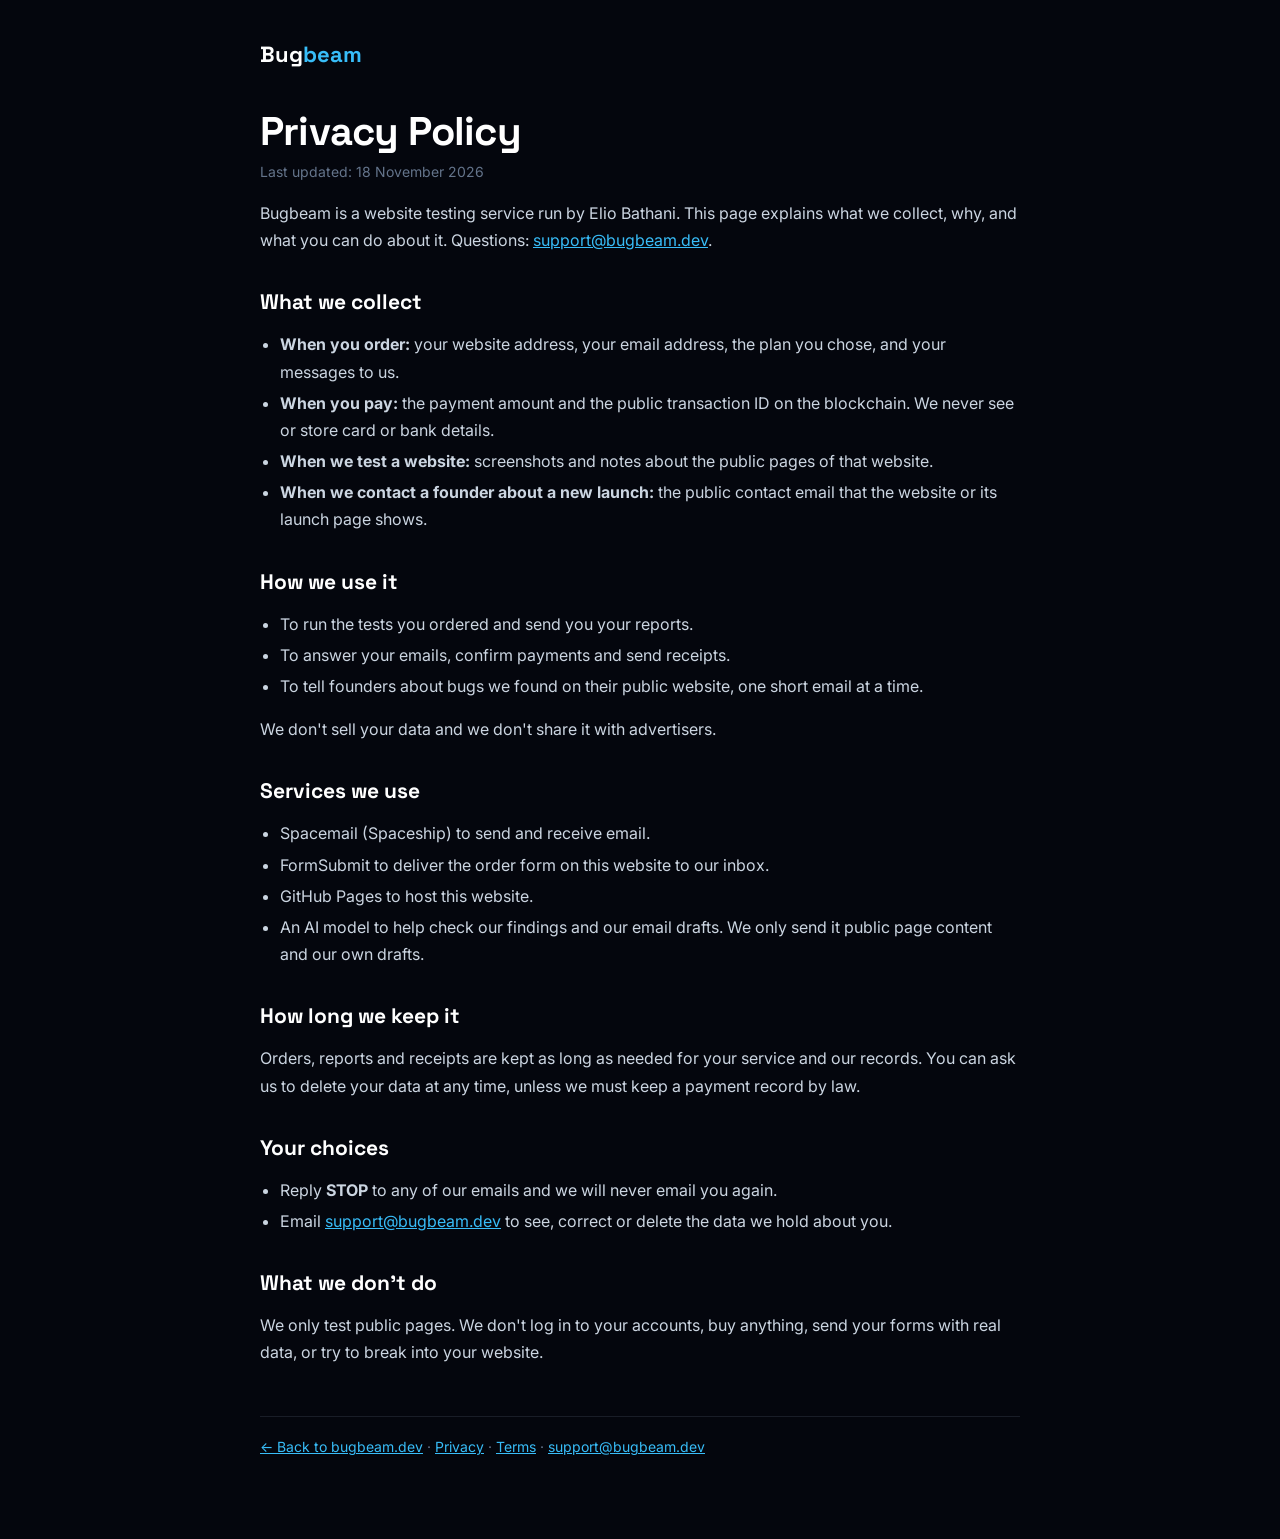
==== privacy.html @ 9b84a91c "Add files via upload" ====
<!DOCTYPE html><html lang="en"><head><meta charset="utf-8"><meta name="viewport" content="width=device-width,initial-scale=1">
<title>Privacy Policy · Bugbeam</title><meta name="robots" content="index,follow">
<link href="https://fonts.googleapis.com/css2?family=Inter:wght@400;600;700&family=Space+Grotesk:wght@700&display=swap" rel="stylesheet">
<style>body{margin:0;background:#04060D;color:#CBD5E1;font:16px/1.7 Inter,system-ui,sans-serif}.w{max-width:760px;margin:0 auto;padding:40px 22px 80px}
a{color:#38BDF8}.logo{font:700 22px 'Space Grotesk';color:#fff;text-decoration:none}.logo b{color:#38BDF8}
h1{font:700 40px/1.1 'Space Grotesk';color:#fff;margin:40px 0 6px;letter-spacing:-.02em}h2{font:700 21px 'Space Grotesk';color:#fff;margin:34px 0 8px}
.d{color:#64748B;font-size:14px}ul{padding-left:20px}li{margin:4px 0}footer{margin-top:50px;padding-top:18px;border-top:1px solid rgba(148,163,184,.15);font-size:14px;color:#64748B}</style></head>
<body><div class="w"><a class="logo" href="/">Bug<b>beam</b></a>
<h1>Privacy Policy</h1><div class="d">Last updated: 18 November 2026</div>

<p>Bugbeam is a website testing service run by Elio Bathani. This page explains what we collect, why, and what you can do about it. Questions: <a href="mailto:support@bugbeam.dev">support@bugbeam.dev</a>.</p>
<h2>What we collect</h2>
<ul><li><b>When you order:</b> your website address, your email address, the plan you chose, and your messages to us.</li>
<li><b>When you pay:</b> the payment amount and the public transaction ID on the blockchain. We never see or store card or bank details.</li>
<li><b>When we test a website:</b> screenshots and notes about the public pages of that website.</li>
<li><b>When we contact a founder about a new launch:</b> the public contact email that the website or its launch page shows.</li></ul>
<h2>How we use it</h2>
<ul><li>To run the tests you ordered and send you your reports.</li>
<li>To answer your emails, confirm payments and send receipts.</li>
<li>To tell founders about bugs we found on their public website, one short email at a time.</li></ul>
<p>We don't sell your data and we don't share it with advertisers.</p>
<h2>Services we use</h2>
<ul><li>Spacemail (Spaceship) to send and receive email.</li><li>FormSubmit to deliver the order form on this website to our inbox.</li>
<li>GitHub Pages to host this website.</li><li>An AI model to help check our findings and our email drafts. We only send it public page content and our own drafts.</li></ul>
<h2>How long we keep it</h2>
<p>Orders, reports and receipts are kept as long as needed for your service and our records. You can ask us to delete your data at any time, unless we must keep a payment record by law.</p>
<h2>Your choices</h2>
<ul><li>Reply <b>STOP</b> to any of our emails and we will never email you again.</li>
<li>Email <a href="mailto:support@bugbeam.dev">support@bugbeam.dev</a> to see, correct or delete the data we hold about you.</li></ul>
<h2>What we don't do</h2>
<p>We only test public pages. We don't log in to your accounts, buy anything, send your forms with real data, or try to break into your website.</p>
<footer><a href="/">← Back to bugbeam.dev</a> · <a href="privacy.html">Privacy</a> · <a href="terms.html">Terms</a> · <a href="mailto:support@bugbeam.dev">support@bugbeam.dev</a></footer></div></body></html>
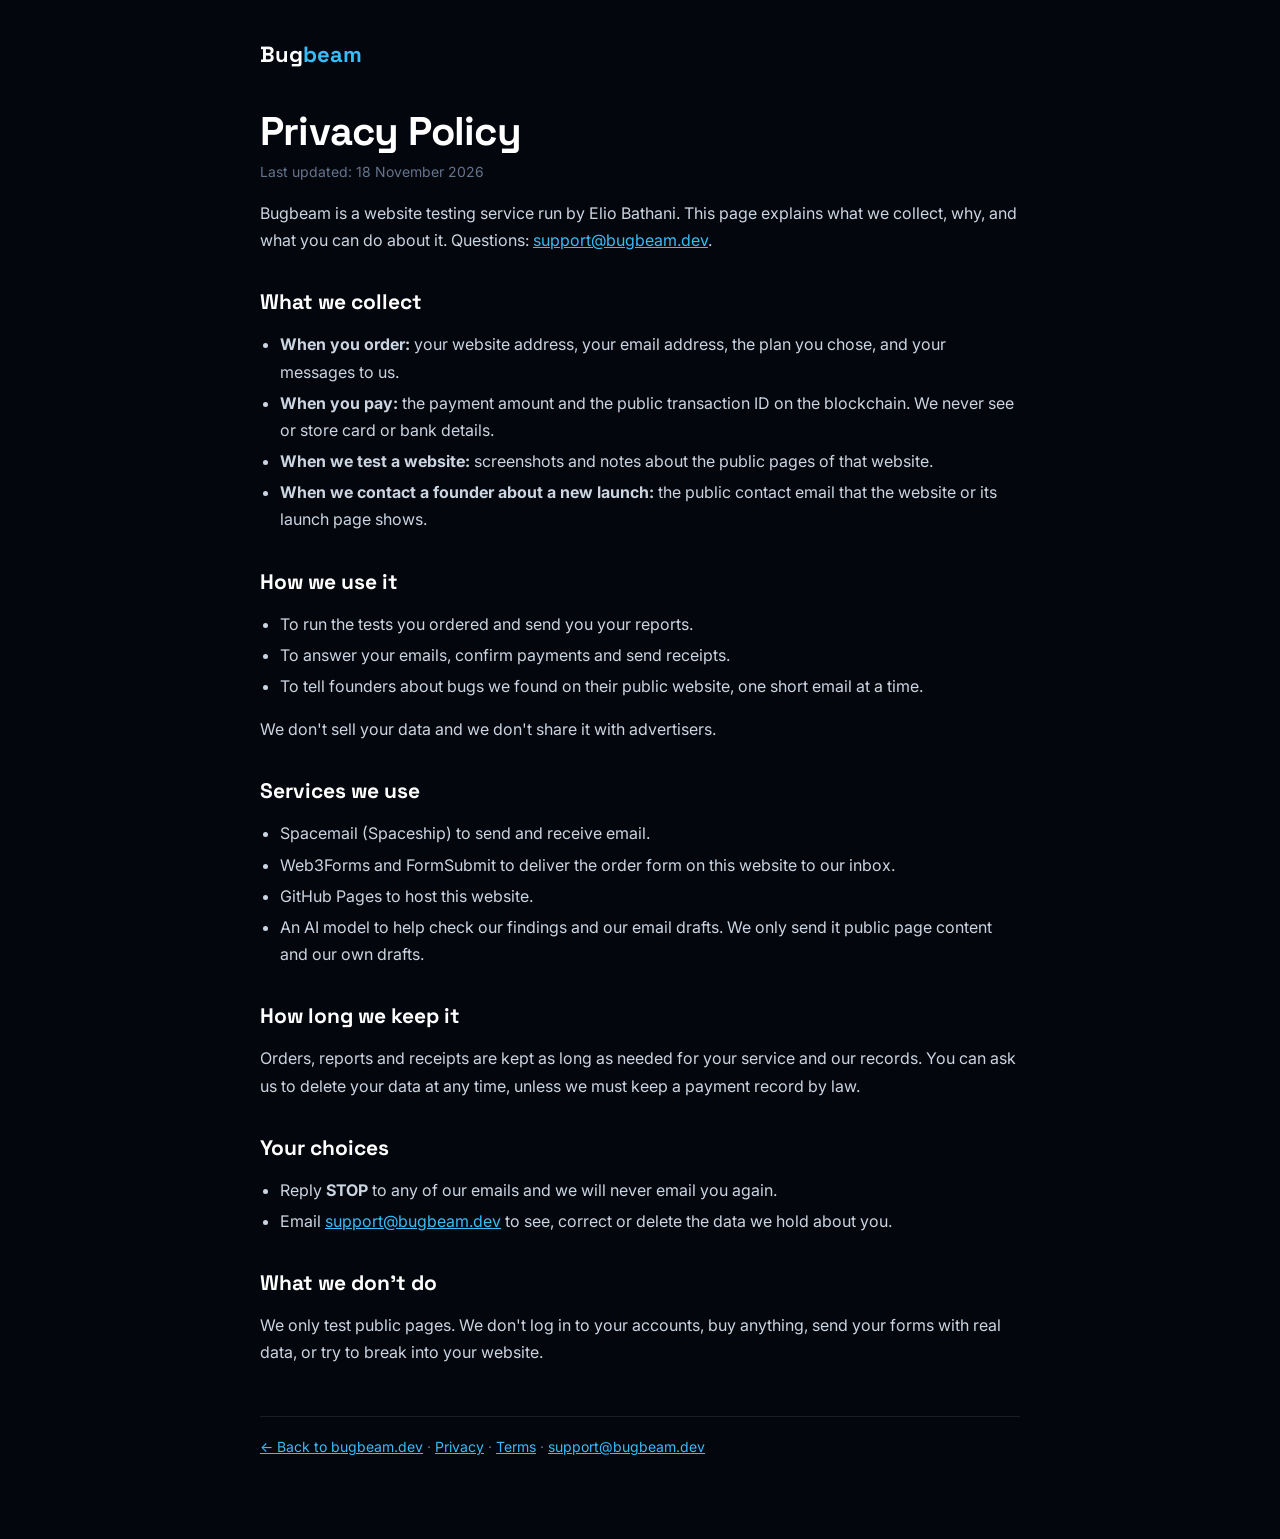
==== commit b61437c1: "Add files via upload" ====
--- a/privacy.html
+++ b/privacy.html
@@ -20,7 +20,7 @@
 <li>To tell founders about bugs we found on their public website, one short email at a time.</li></ul>
 <p>We don't sell your data and we don't share it with advertisers.</p>
 <h2>Services we use</h2>
-<ul><li>Spacemail (Spaceship) to send and receive email.</li><li>FormSubmit to deliver the order form on this website to our inbox.</li>
+<ul><li>Spacemail (Spaceship) to send and receive email.</li><li>Web3Forms and FormSubmit to deliver the order form on this website to our inbox.</li>
 <li>GitHub Pages to host this website.</li><li>An AI model to help check our findings and our email drafts. We only send it public page content and our own drafts.</li></ul>
 <h2>How long we keep it</h2>
 <p>Orders, reports and receipts are kept as long as needed for your service and our records. You can ask us to delete your data at any time, unless we must keep a payment record by law.</p>
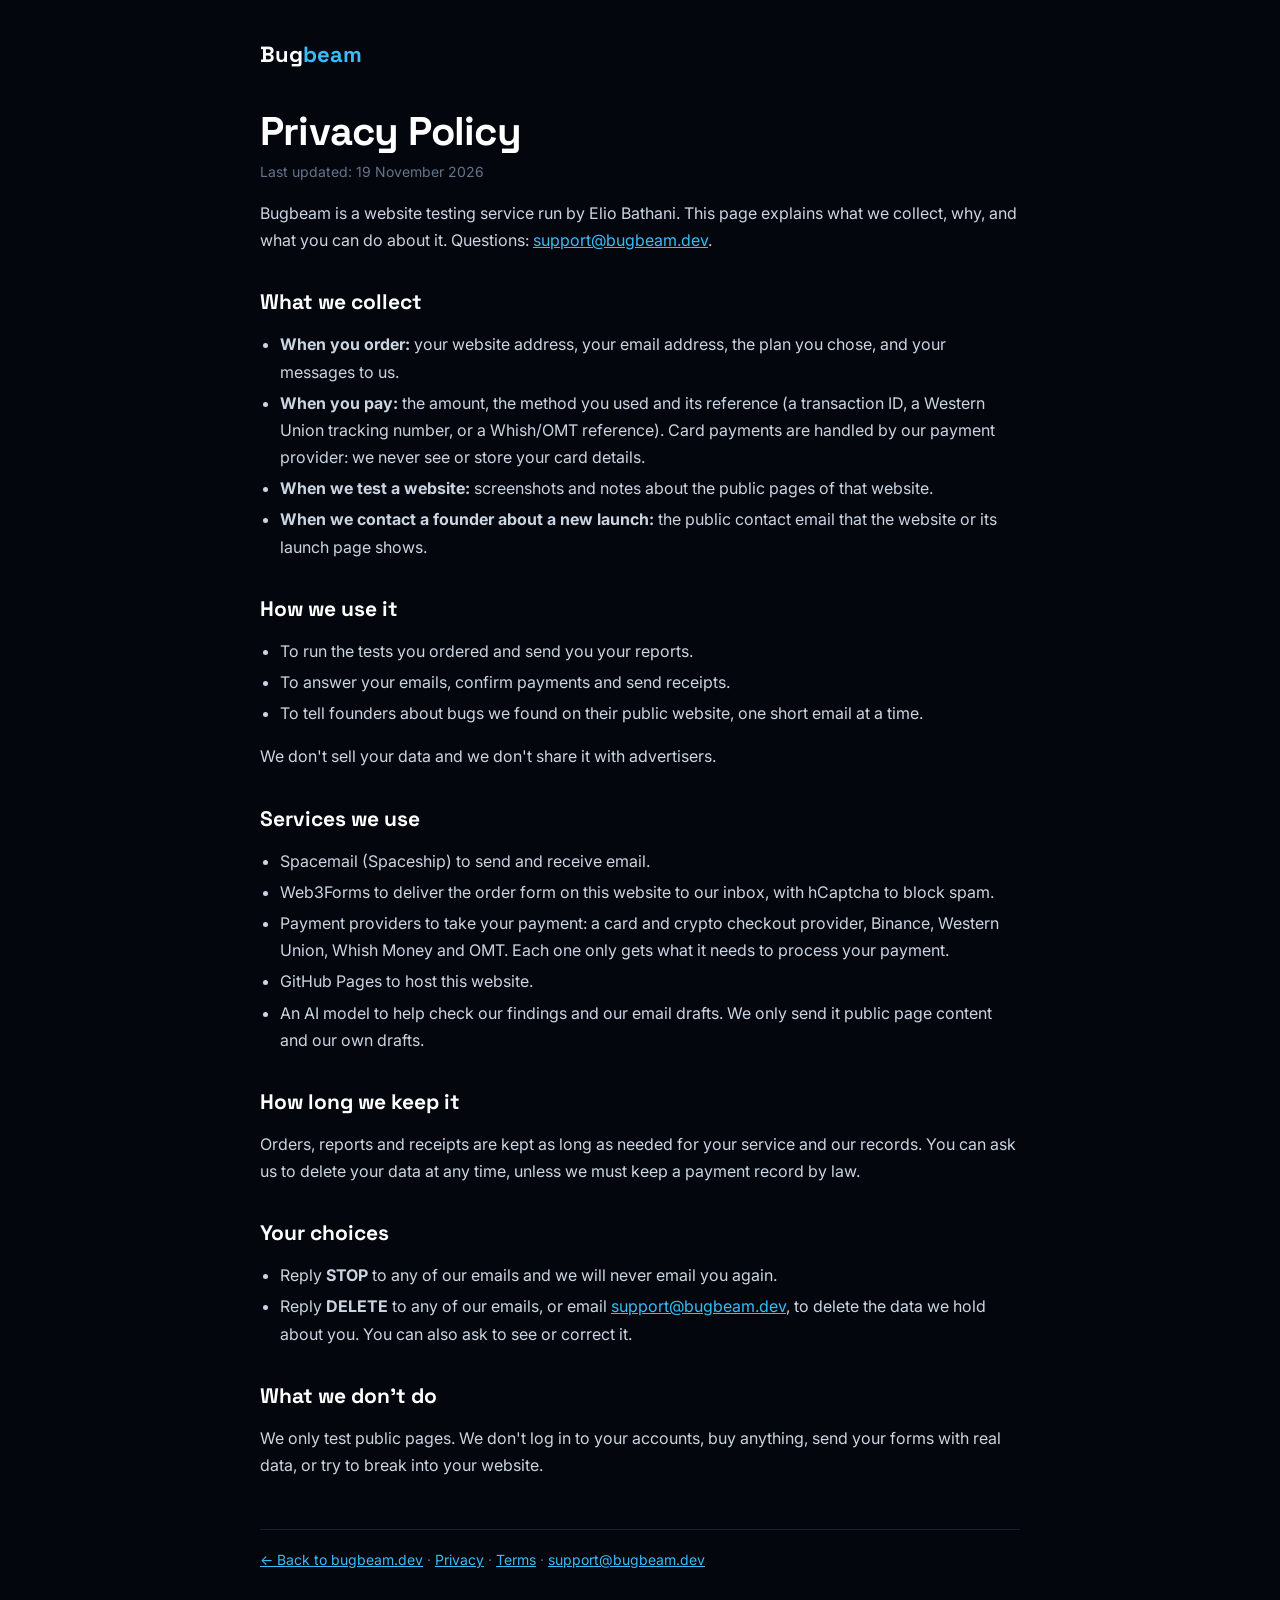
==== commit 7f592f54: "Fix site bugs, align refund policy, add Lebanon-friendly payment options - Logo no longer shows a ga" ====
--- a/privacy.html
+++ b/privacy.html
@@ -6,12 +6,12 @@
 h1{font:700 40px/1.1 'Space Grotesk';color:#fff;margin:40px 0 6px;letter-spacing:-.02em}h2{font:700 21px 'Space Grotesk';color:#fff;margin:34px 0 8px}
 .d{color:#64748B;font-size:14px}ul{padding-left:20px}li{margin:4px 0}footer{margin-top:50px;padding-top:18px;border-top:1px solid rgba(148,163,184,.15);font-size:14px;color:#64748B}</style></head>
 <body><div class="w"><a class="logo" href="/">Bug<b>beam</b></a>
-<h1>Privacy Policy</h1><div class="d">Last updated: 18 November 2026</div>
+<h1>Privacy Policy</h1><div class="d">Last updated: 19 November 2026</div>
 
 <p>Bugbeam is a website testing service run by Elio Bathani. This page explains what we collect, why, and what you can do about it. Questions: <a href="mailto:support@bugbeam.dev">support@bugbeam.dev</a>.</p>
 <h2>What we collect</h2>
 <ul><li><b>When you order:</b> your website address, your email address, the plan you chose, and your messages to us.</li>
-<li><b>When you pay:</b> the payment amount and the public transaction ID on the blockchain. We never see or store card or bank details.</li>
+<li><b>When you pay:</b> the amount, the method you used and its reference (a transaction ID, a Western Union tracking number, or a Whish/OMT reference). Card payments are handled by our payment provider: we never see or store your card details.</li>
 <li><b>When we test a website:</b> screenshots and notes about the public pages of that website.</li>
 <li><b>When we contact a founder about a new launch:</b> the public contact email that the website or its launch page shows.</li></ul>
 <h2>How we use it</h2>
@@ -20,13 +20,14 @@
 <li>To tell founders about bugs we found on their public website, one short email at a time.</li></ul>
 <p>We don't sell your data and we don't share it with advertisers.</p>
 <h2>Services we use</h2>
-<ul><li>Spacemail (Spaceship) to send and receive email.</li><li>Web3Forms and FormSubmit to deliver the order form on this website to our inbox.</li>
+<ul><li>Spacemail (Spaceship) to send and receive email.</li><li>Web3Forms to deliver the order form on this website to our inbox, with hCaptcha to block spam.</li>
+<li>Payment providers to take your payment: a card and crypto checkout provider, Binance, Western Union, Whish Money and OMT. Each one only gets what it needs to process your payment.</li>
 <li>GitHub Pages to host this website.</li><li>An AI model to help check our findings and our email drafts. We only send it public page content and our own drafts.</li></ul>
 <h2>How long we keep it</h2>
 <p>Orders, reports and receipts are kept as long as needed for your service and our records. You can ask us to delete your data at any time, unless we must keep a payment record by law.</p>
 <h2>Your choices</h2>
 <ul><li>Reply <b>STOP</b> to any of our emails and we will never email you again.</li>
-<li>Email <a href="mailto:support@bugbeam.dev">support@bugbeam.dev</a> to see, correct or delete the data we hold about you.</li></ul>
+<li>Reply <b>DELETE</b> to any of our emails, or email <a href="mailto:support@bugbeam.dev">support@bugbeam.dev</a>, to delete the data we hold about you. You can also ask to see or correct it.</li></ul>
 <h2>What we don't do</h2>
 <p>We only test public pages. We don't log in to your accounts, buy anything, send your forms with real data, or try to break into your website.</p>
 <footer><a href="/">← Back to bugbeam.dev</a> · <a href="privacy.html">Privacy</a> · <a href="terms.html">Terms</a> · <a href="mailto:support@bugbeam.dev">support@bugbeam.dev</a></footer></div></body></html>
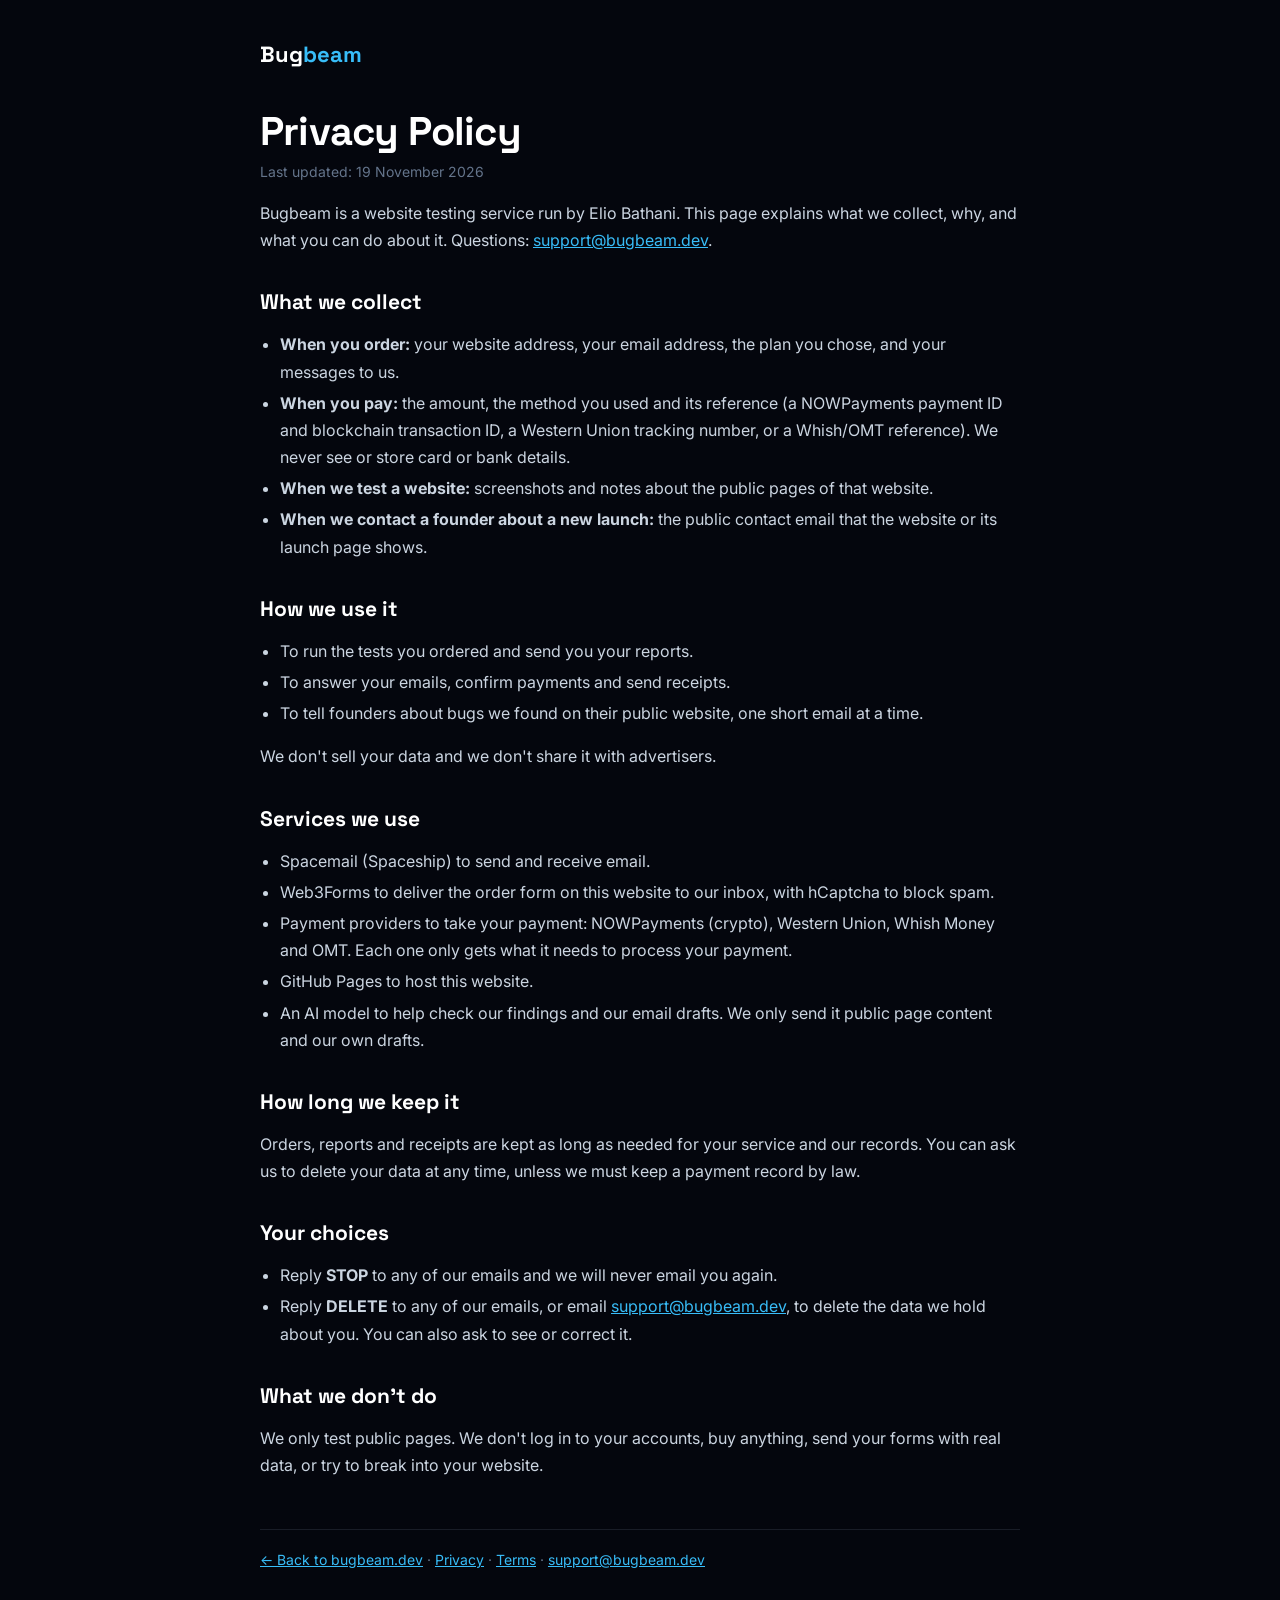
==== commit 3a233903: "Replace card payments with NOWPayments crypto checkout NOWPayments card on-ramps aren't available ye" ====
--- a/privacy.html
+++ b/privacy.html
@@ -11,7 +11,7 @@
 <p>Bugbeam is a website testing service run by Elio Bathani. This page explains what we collect, why, and what you can do about it. Questions: <a href="mailto:support@bugbeam.dev">support@bugbeam.dev</a>.</p>
 <h2>What we collect</h2>
 <ul><li><b>When you order:</b> your website address, your email address, the plan you chose, and your messages to us.</li>
-<li><b>When you pay:</b> the amount, the method you used and its reference (a transaction ID, a Western Union tracking number, or a Whish/OMT reference). Card payments are handled by our payment provider: we never see or store your card details.</li>
+<li><b>When you pay:</b> the amount, the method you used and its reference (a NOWPayments payment ID and blockchain transaction ID, a Western Union tracking number, or a Whish/OMT reference). We never see or store card or bank details.</li>
 <li><b>When we test a website:</b> screenshots and notes about the public pages of that website.</li>
 <li><b>When we contact a founder about a new launch:</b> the public contact email that the website or its launch page shows.</li></ul>
 <h2>How we use it</h2>
@@ -21,7 +21,7 @@
 <p>We don't sell your data and we don't share it with advertisers.</p>
 <h2>Services we use</h2>
 <ul><li>Spacemail (Spaceship) to send and receive email.</li><li>Web3Forms to deliver the order form on this website to our inbox, with hCaptcha to block spam.</li>
-<li>Payment providers to take your payment: a card and crypto checkout provider, Binance, Western Union, Whish Money and OMT. Each one only gets what it needs to process your payment.</li>
+<li>Payment providers to take your payment: NOWPayments (crypto), Western Union, Whish Money and OMT. Each one only gets what it needs to process your payment.</li>
 <li>GitHub Pages to host this website.</li><li>An AI model to help check our findings and our email drafts. We only send it public page content and our own drafts.</li></ul>
 <h2>How long we keep it</h2>
 <p>Orders, reports and receipts are kept as long as needed for your service and our records. You can ask us to delete your data at any time, unless we must keep a payment record by law.</p>
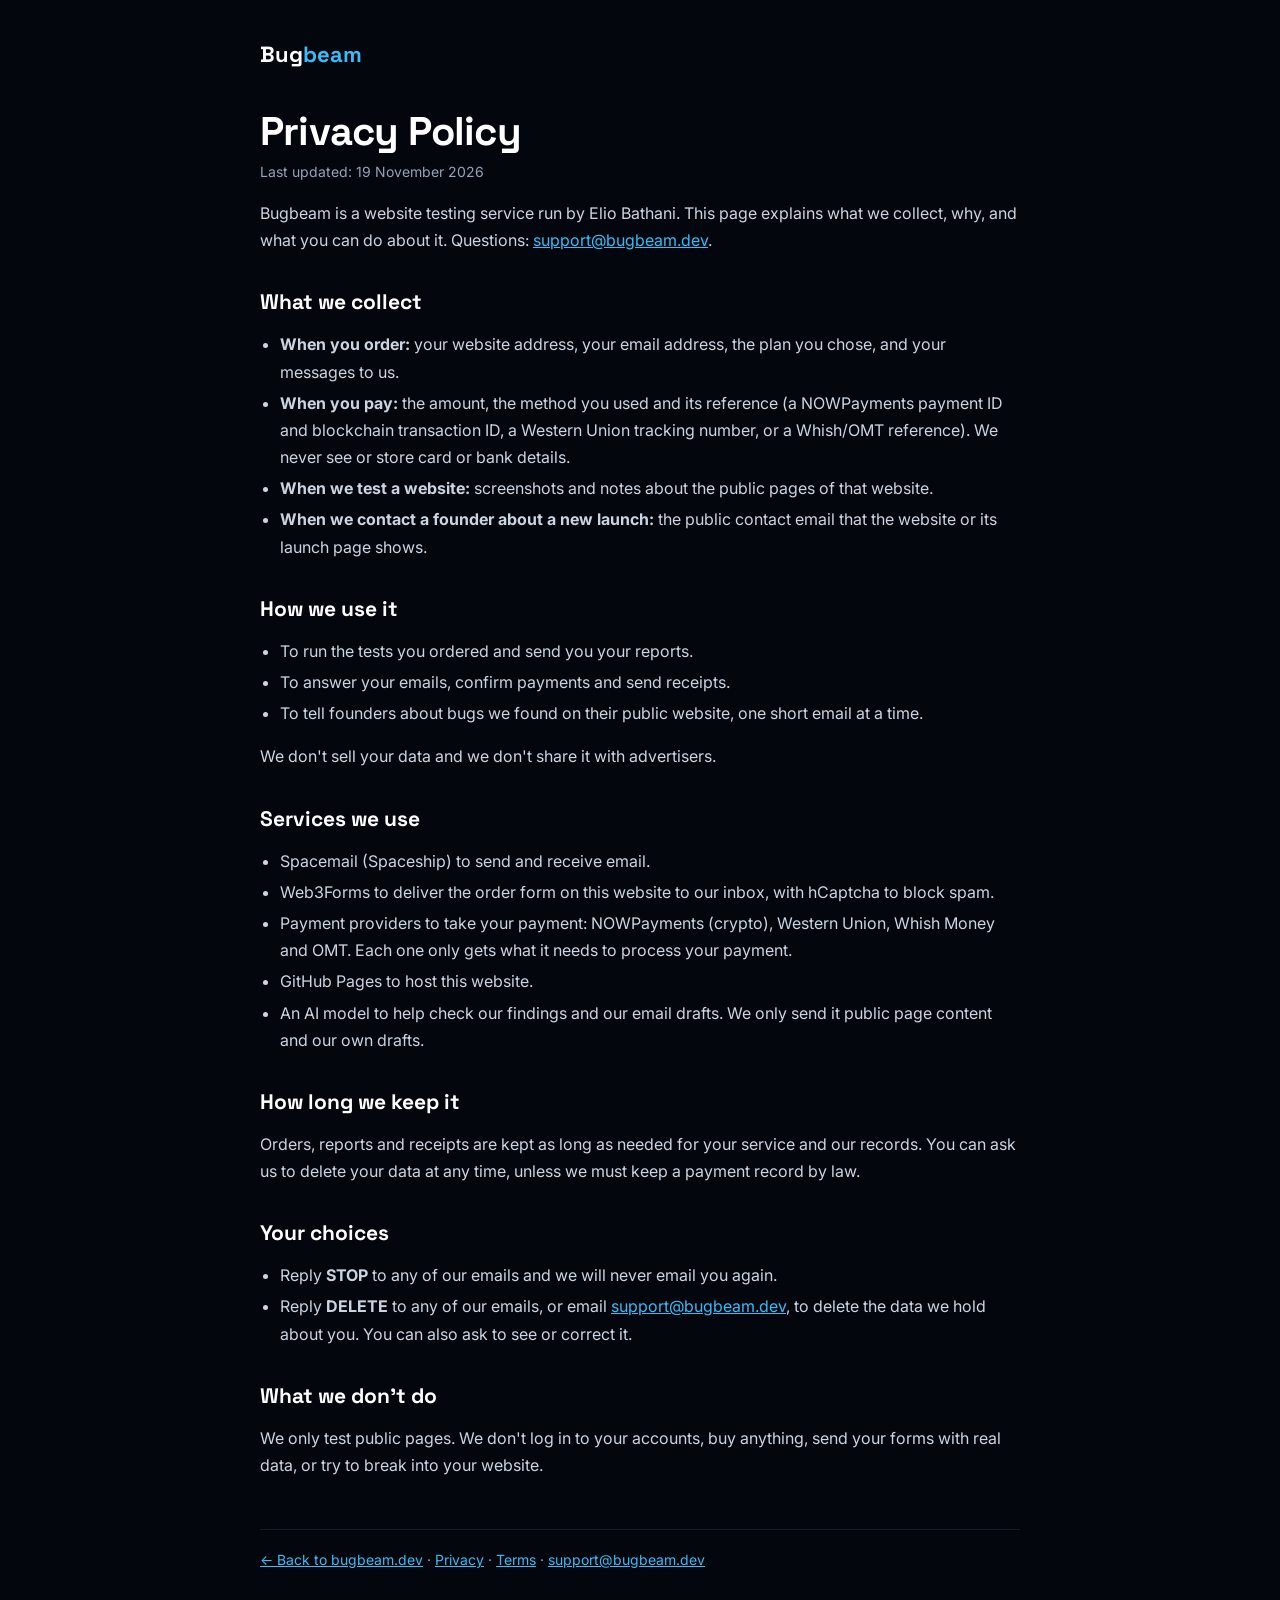
==== commit 3a19dcc8: "30 agents in 5 teams, honest samples, new report features, Fix-It $99, phone fixes" ====
--- a/privacy.html
+++ b/privacy.html
@@ -1,10 +1,12 @@
 <!DOCTYPE html><html lang="en"><head><meta charset="utf-8"><meta name="viewport" content="width=device-width,initial-scale=1">
-<title>Privacy Policy · Bugbeam</title><meta name="robots" content="index,follow">
+<title>Privacy Policy · Bugbeam</title>
+<link rel="icon" href="/favicon.ico" sizes="48x48">
+<link rel="icon" href="/favicon.svg" type="image/svg+xml"><meta name="robots" content="index,follow">
 <link href="https://fonts.googleapis.com/css2?family=Inter:wght@400;600;700&family=Space+Grotesk:wght@700&display=swap" rel="stylesheet">
 <style>body{margin:0;background:#04060D;color:#CBD5E1;font:16px/1.7 Inter,system-ui,sans-serif}.w{max-width:760px;margin:0 auto;padding:40px 22px 80px}
 a{color:#38BDF8}.logo{font:700 22px 'Space Grotesk';color:#fff;text-decoration:none}.logo b{color:#38BDF8}
 h1{font:700 40px/1.1 'Space Grotesk';color:#fff;margin:40px 0 6px;letter-spacing:-.02em}h2{font:700 21px 'Space Grotesk';color:#fff;margin:34px 0 8px}
-.d{color:#64748B;font-size:14px}ul{padding-left:20px}li{margin:4px 0}footer{margin-top:50px;padding-top:18px;border-top:1px solid rgba(148,163,184,.15);font-size:14px;color:#64748B}</style></head>
+.d{color:#94A3B8;font-size:14px}ul{padding-left:20px}li{margin:4px 0}footer{margin-top:50px;padding-top:18px;border-top:1px solid rgba(148,163,184,.15);font-size:14px;color:#94A3B8}</style></head>
 <body><div class="w"><a class="logo" href="/">Bug<b>beam</b></a>
 <h1>Privacy Policy</h1><div class="d">Last updated: 19 November 2026</div>
 
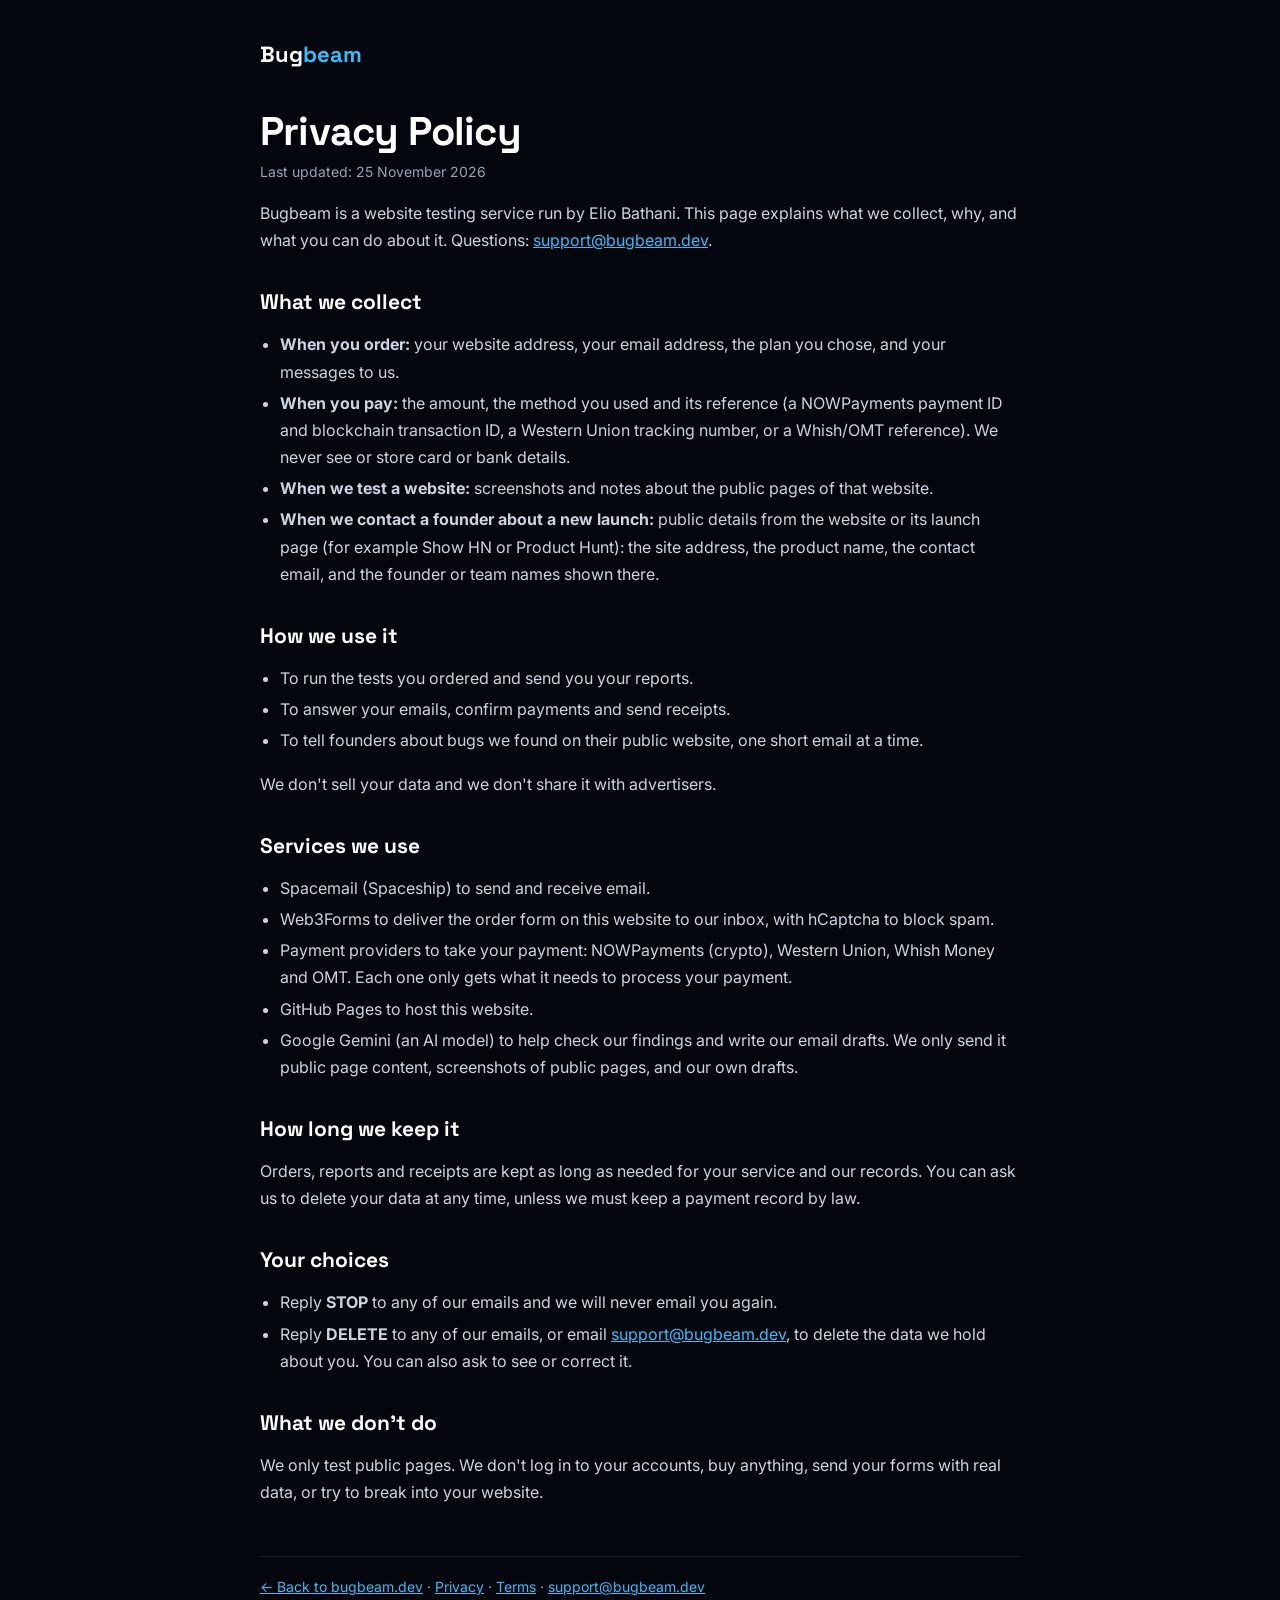
==== commit caf35942: "Accurate wording: nightly testing, 10-page a11y, terms and privacy updated" ====
--- a/privacy.html
+++ b/privacy.html
@@ -7,15 +7,16 @@
 a{color:#38BDF8}.logo{font:700 22px 'Space Grotesk';color:#fff;text-decoration:none}.logo b{color:#38BDF8}
 h1{font:700 40px/1.1 'Space Grotesk';color:#fff;margin:40px 0 6px;letter-spacing:-.02em}h2{font:700 21px 'Space Grotesk';color:#fff;margin:34px 0 8px}
 .d{color:#94A3B8;font-size:14px}ul{padding-left:20px}li{margin:4px 0}footer{margin-top:50px;padding-top:18px;border-top:1px solid rgba(148,163,184,.15);font-size:14px;color:#94A3B8}</style></head>
-<body><div class="w"><a class="logo" href="/">Bug<b>beam</b></a>
-<h1>Privacy Policy</h1><div class="d">Last updated: 19 November 2026</div>
+<body><div class="w"><header><a class="logo" href="/">Bug<b>beam</b></a></header>
+<main>
+<h1>Privacy Policy</h1><div class="d">Last updated: 25 November 2026</div>
 
 <p>Bugbeam is a website testing service run by Elio Bathani. This page explains what we collect, why, and what you can do about it. Questions: <a href="mailto:support@bugbeam.dev">support@bugbeam.dev</a>.</p>
 <h2>What we collect</h2>
 <ul><li><b>When you order:</b> your website address, your email address, the plan you chose, and your messages to us.</li>
 <li><b>When you pay:</b> the amount, the method you used and its reference (a NOWPayments payment ID and blockchain transaction ID, a Western Union tracking number, or a Whish/OMT reference). We never see or store card or bank details.</li>
 <li><b>When we test a website:</b> screenshots and notes about the public pages of that website.</li>
-<li><b>When we contact a founder about a new launch:</b> the public contact email that the website or its launch page shows.</li></ul>
+<li><b>When we contact a founder about a new launch:</b> public details from the website or its launch page (for example Show HN or Product Hunt): the site address, the product name, the contact email, and the founder or team names shown there.</li></ul>
 <h2>How we use it</h2>
 <ul><li>To run the tests you ordered and send you your reports.</li>
 <li>To answer your emails, confirm payments and send receipts.</li>
@@ -24,7 +25,7 @@
 <h2>Services we use</h2>
 <ul><li>Spacemail (Spaceship) to send and receive email.</li><li>Web3Forms to deliver the order form on this website to our inbox, with hCaptcha to block spam.</li>
 <li>Payment providers to take your payment: NOWPayments (crypto), Western Union, Whish Money and OMT. Each one only gets what it needs to process your payment.</li>
-<li>GitHub Pages to host this website.</li><li>An AI model to help check our findings and our email drafts. We only send it public page content and our own drafts.</li></ul>
+<li>GitHub Pages to host this website.</li><li>Google Gemini (an AI model) to help check our findings and write our email drafts. We only send it public page content, screenshots of public pages, and our own drafts.</li></ul>
 <h2>How long we keep it</h2>
 <p>Orders, reports and receipts are kept as long as needed for your service and our records. You can ask us to delete your data at any time, unless we must keep a payment record by law.</p>
 <h2>Your choices</h2>
@@ -32,4 +33,5 @@
 <li>Reply <b>DELETE</b> to any of our emails, or email <a href="mailto:support@bugbeam.dev">support@bugbeam.dev</a>, to delete the data we hold about you. You can also ask to see or correct it.</li></ul>
 <h2>What we don't do</h2>
 <p>We only test public pages. We don't log in to your accounts, buy anything, send your forms with real data, or try to break into your website.</p>
+</main>
 <footer><a href="/">← Back to bugbeam.dev</a> · <a href="privacy.html">Privacy</a> · <a href="terms.html">Terms</a> · <a href="mailto:support@bugbeam.dev">support@bugbeam.dev</a></footer></div></body></html>
